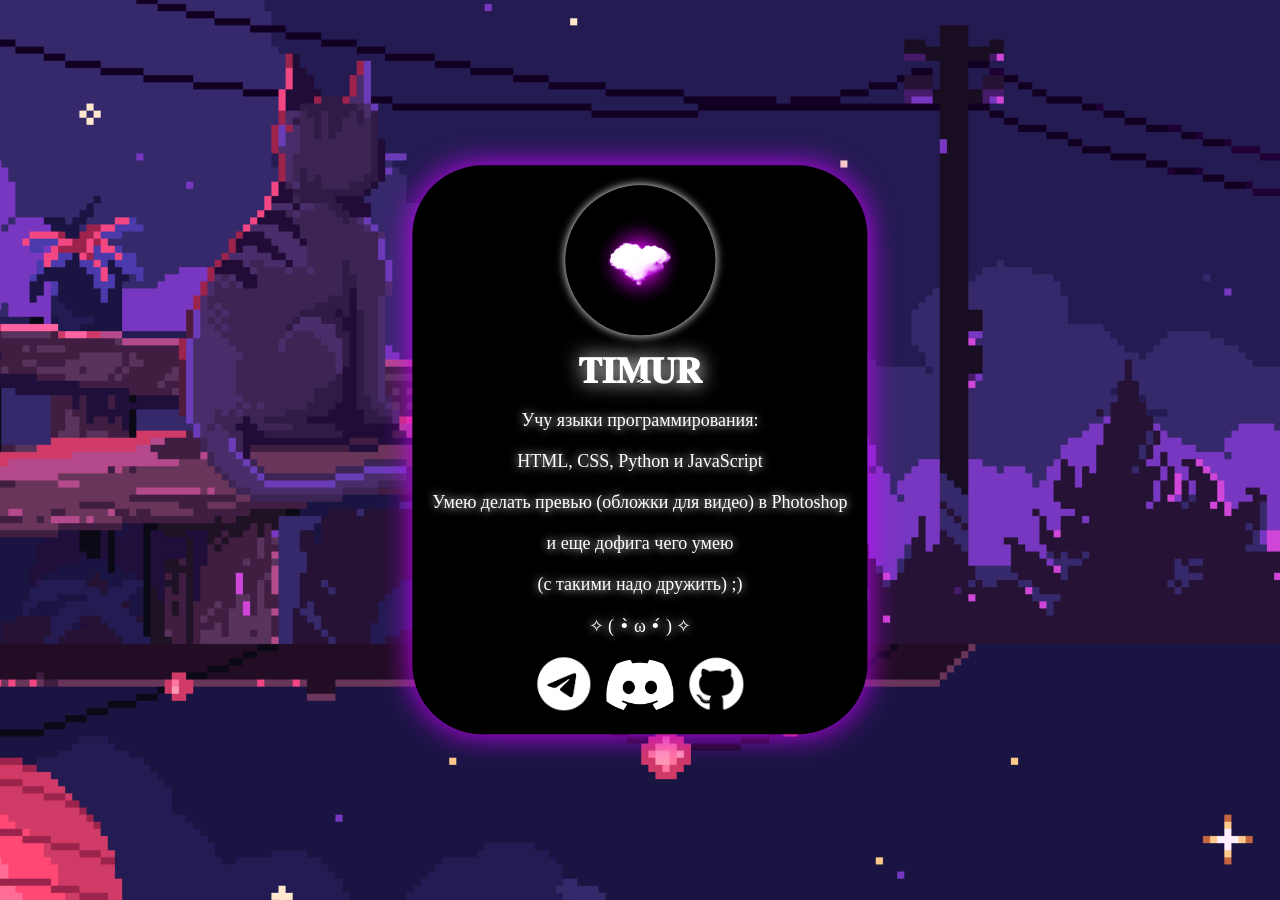
==== index.html @ f4600cd9 "Update index.html" ====
<!DOCTYPE html>
<html lang="en">

<head>
    <meta charset="UTF-8">
    <meta name="viewport" content="width=device-width, initial-scale=1.0">
    <link rel="stylesheet" href="styles.css">
    <link rel="shortcut icon" href="images/ava.ico" type="image/x-icon">
    <title>Обо мне</title>
</head>

<body>
    <div class="window">
        <p class="ava"><img src="images/ava.ico"></p>
        <h1>𝐓𝐈𝐌𝐔𝐑</h1>
        <div class="content">>
            <p>Учу языки программирования:</p>
            <p>HTML, CSS, Python и JavaScript</p>
            <p>Умею делать превью (обложки для видео) в Photoshop</p>
            <p>и еще дофига чего умею</p>
            <p>(с такими надо дружить) ;)</p>
            <p>✧ ( •̀ ω •́ ) ✧</p>
            <a class="tg" href="https://t.me/+AJ-xMnfqV2U2ZDAy"><img src="images/Telegram.png"></a>
            <a class="ds" href="https://discord.gg/AkH3dsWaUX"><img src="images/discord.png"></a>
            <a class="gh" href="https://github.com/TimurMaz0806"><img src="images/GitHub.png"></a>
</body>

</html>
---- styles.css ----
html {
  font-family: 'Lucida Console';
  margin: 0;
  padding: 0;
  background-image: url('images/back.gif');
  background-size: cover;
  background-position: center;
}

.ava img {
  width: 150px;
  height: 150px;
  margin-top: -20px;
  border-radius: 50%;
  box-shadow: 0px 0px 10px rgb(255, 255, 255);
}

.window {
  position: absolute;
  top: 50%;
  left: 50%;
  transform: translate(-50%, -50%);
  background-color: #000; 
  padding: 20px;
  border-radius: 70px;
  text-align: center;
  box-shadow: 0 0 30px #cc00ff;
}

h1 {
  color: #fff; 
  text-shadow: 0 0 20px #fff;
  font-size: 36px;
  margin-top: -10px;
  margin-bottom: -20px;
}

p {
  color: #fff; 
  text-shadow: 0 0 10px #fbfbfb;
  font-size: 18px;
  margin-top: 20px;
  margin-bottom: 20px;
}

a {
  color: #fff;
}

.ds img {
  width: 50pt;
  height: auto;
  transition: background 0.3s ease, transform 0.3s ease;
}

.gh img {
  width: auto;
  height: 40pt;
  margin-left: 3%;
  transition: background 0.3s ease, transform 0.3s ease;
}

.tg img {
  width: auto;
  height: 40pt;
  margin-right: 3%;
  transition: background 0.3s ease, transform 0.3s ease;
}

.tg img:hover {
  transform: scale(1.07);
}

.gh img:hover {
  transform: scale(1.07);
}

.ds img:hover {
  transform: scale(1.07);
}
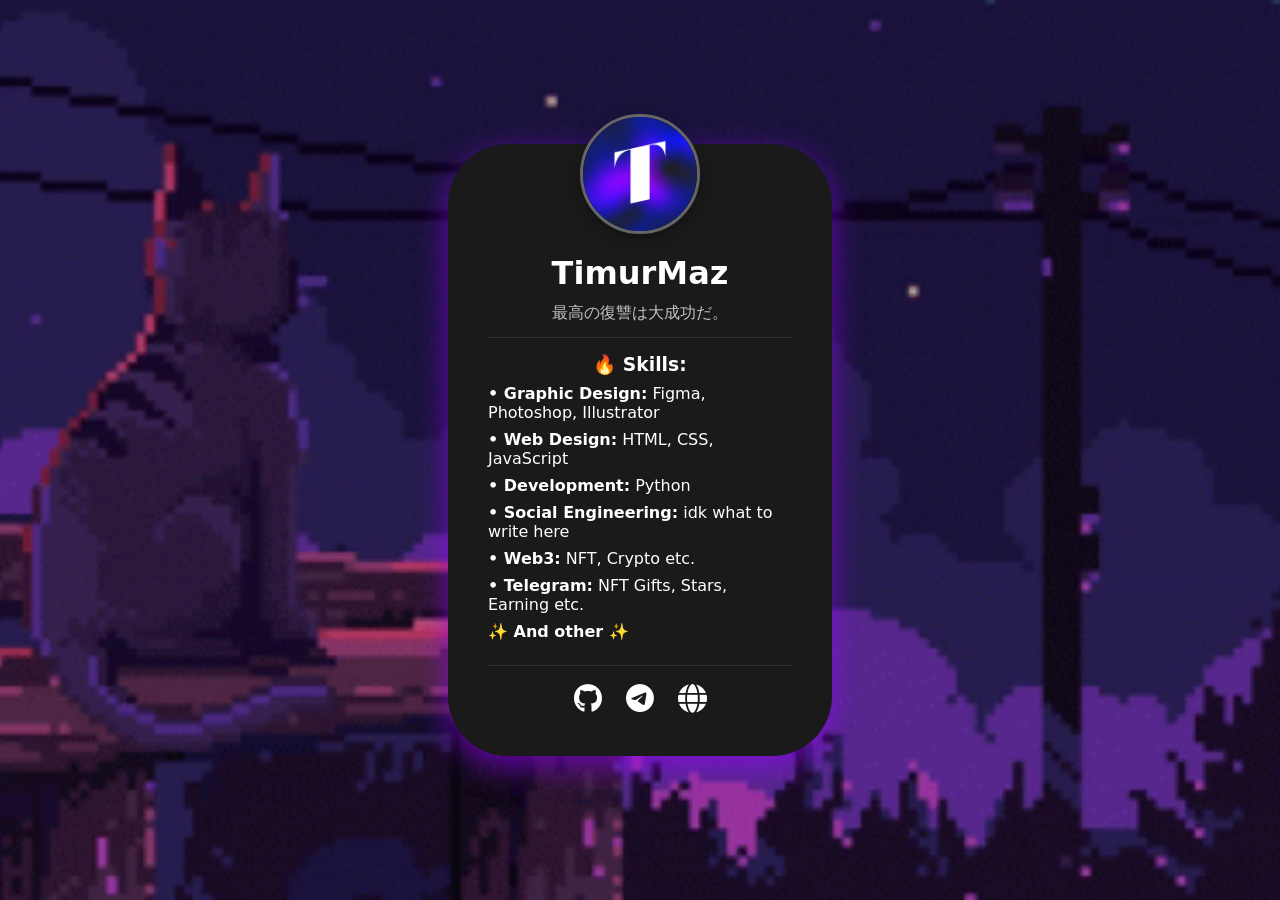
==== commit 0a5adff5: "Add files via upload" ====
--- a/index.html
+++ b/index.html
@@ -1,28 +1,133 @@
 <!DOCTYPE html>
-<html lang="en">
-
+<html lang="ru">
 <head>
     <meta charset="UTF-8">
     <meta name="viewport" content="width=device-width, initial-scale=1.0">
-    <link rel="stylesheet" href="styles.css">
-    <link rel="shortcut icon" href="images/ava.ico" type="image/x-icon">
-    <title>Обо мне</title>
+    <title>My</title>
+    <link rel="stylesheet" href="https://cdnjs.cloudflare.com/ajax/libs/font-awesome/6.0.0/css/all.min.css">
+    <style>
+        * {
+            margin: 0;
+            padding: 0;
+            box-sizing: border-box;
+            font-family: system-ui, -apple-system, BlinkMacSystemFont, 'Segoe UI', Roboto, Oxygen, Ubuntu, Cantarell, 'Open Sans', 'Helvetica Neue', sans-serif;
+        }
+
+        body {
+            min-height: 100vh;
+            background: url('back.gif') center/cover no-repeat fixed;
+            position: relative;
+            display: flex;
+            justify-content: center;
+            align-items: center;
+        }
+
+        body::after {
+            content: '';
+            position: absolute;
+            top: 0;
+            left: 0;
+            width: 100%;
+            height: 100%;
+            background: rgba(0, 0, 0, 0.262);
+        }
+
+        .card {
+            background: #1a1a1a;
+            color: white;
+            padding: 2.5rem;
+            border-radius: 60px;
+            width: 30%;
+            height: 10%;
+            position: relative;
+            z-index: 1;
+            box-shadow: 0 10px 30px rgba(149, 0, 255, 0.619);
+            text-align: center;
+        }
+
+        .avatar-container {
+            margin: -70px auto 1rem;
+        }
+
+        .avatar {
+            width: 120px;
+            height: 120px;
+            border-radius: 50%;
+            border: 3px solid #666;
+            object-fit: cover;
+            box-shadow: 0 5px 15px rgba(0,0,0,0.3);
+        }
+
+        h1,h2,h3 {
+            margin-bottom: 0.5rem;
+            color: #fff;
+        }
+
+        .bio p {
+            color: #c3c3c3;
+            line-height: 1.6;
+            margin: 0.3rem 0 0.3rem;
+        }
+
+        .details {
+            text-align: center;
+            margin: 0.7rem 0;
+            padding: 1rem 0;
+            border-top: 1px solid #333;
+            border-bottom: 1px solid #333;
+        }
+
+        .details p {
+            text-align: left;
+            margin: 0.5rem 0;
+        }
+
+        .social-links {
+            display: flex;
+            justify-content: center;
+            gap: 1.5rem;
+            margin-top: 1rem;
+        }
+
+        .social-links a {
+            color: #fff;
+            font-size: 1.8rem;
+            transition: transform 0.3s ease;
+        }
+
+        .social-links a:hover {
+            transform: translateY(-5px);
+        }
+
+    </style>
 </head>
+<body>
+    <div class="card">
+        <div class="avatar-container">
+            <img src="avatar.png" alt="avatar" class="avatar">
+        </div>
 
-<body>
-    <div class="window">
-        <p class="ava"><img src="images/ava.ico"></p>
-        <h1>𝐓𝐈𝐌𝐔𝐑</h1>
-        <div class="content">>
-            <p>Учу языки программирования:</p>
-            <p>HTML, CSS, Python и JavaScript</p>
-            <p>Умею делать превью (обложки для видео) в Photoshop</p>
-            <p>и еще дофига чего умею</p>
-            <p>(с такими надо дружить) ;)</p>
-            <p>✧ ( •̀ ω •́ ) ✧</p>
-            <a class="tg" href="https://t.me/+AJ-xMnfqV2U2ZDAy"><img src="images/Telegram.png"></a>
-            <a class="ds" href="https://discord.gg/AkH3dsWaUX"><img src="images/discord.png"></a>
-            <a class="gh" href="https://github.com/TimurMaz0806"><img src="images/GitHub.png"></a>
+        <div class="bio">
+            <h1>TimurMaz</h2>
+            <p>最高の復讐は大成功だ。</p>
+        </div>
+
+        <div class="details">
+            <h3>🔥 Skills:</h3>
+            <p><strong>• Graphic Design:</strong> Figma, Photoshop, Illustrator</p>
+            <p><strong>• Web Design:</strong> HTML, CSS, JavaScript</p>
+            <p><strong>• Development:</strong> Python</p>
+            <p><strong>• Social Engineering:</strong> idk what to write here</p>
+            <p><strong>• Web3:</strong> NFT, Crypto etc.</p>
+            <p><strong>• Telegram:</strong> NFT Gifts, Stars, Earning etc.</p>
+            <p><strong>✨ And other ✨</strong></p>
+        </div>
+
+        <div class="social-links">
+            <a href="https://github.com/TimurMaz0806" target="_blank"><i class="fab fa-github"></i></a>
+            <a href="https://t/me/timurmaz" target="_blank"><i class="fab fa-telegram"></i></a>
+            <a href="https://timurmaz.ru" target="_blank"><i class="fas fa-globe"></i></a>
+        </div>
+    </div>
 </body>
-
-</html>
+</html>
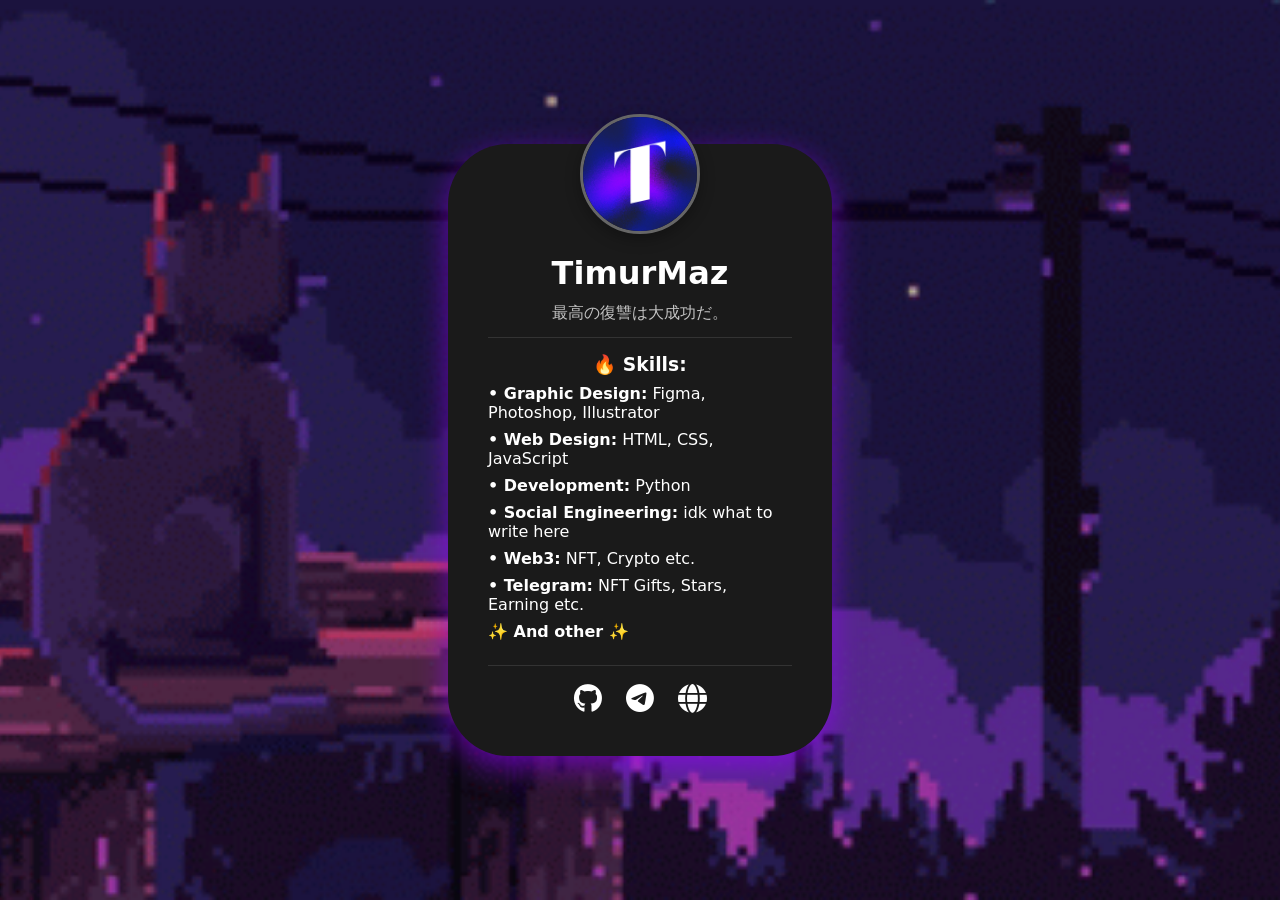
==== commit 39c13937: "Update index.html" ====
--- a/index.html
+++ b/index.html
@@ -3,7 +3,7 @@
 <head>
     <meta charset="UTF-8">
     <meta name="viewport" content="width=device-width, initial-scale=1.0">
-    <title>My</title>
+    <title>About me</title>
     <link rel="stylesheet" href="https://cdnjs.cloudflare.com/ajax/libs/font-awesome/6.0.0/css/all.min.css">
     <style>
         * {
@@ -125,9 +125,9 @@
 
         <div class="social-links">
             <a href="https://github.com/TimurMaz0806" target="_blank"><i class="fab fa-github"></i></a>
-            <a href="https://t/me/timurmaz" target="_blank"><i class="fab fa-telegram"></i></a>
+            <a href="https://t.me/timurmaz" target="_blank"><i class="fab fa-telegram"></i></a>
             <a href="https://timurmaz.ru" target="_blank"><i class="fas fa-globe"></i></a>
         </div>
     </div>
 </body>
-</html>+</html>
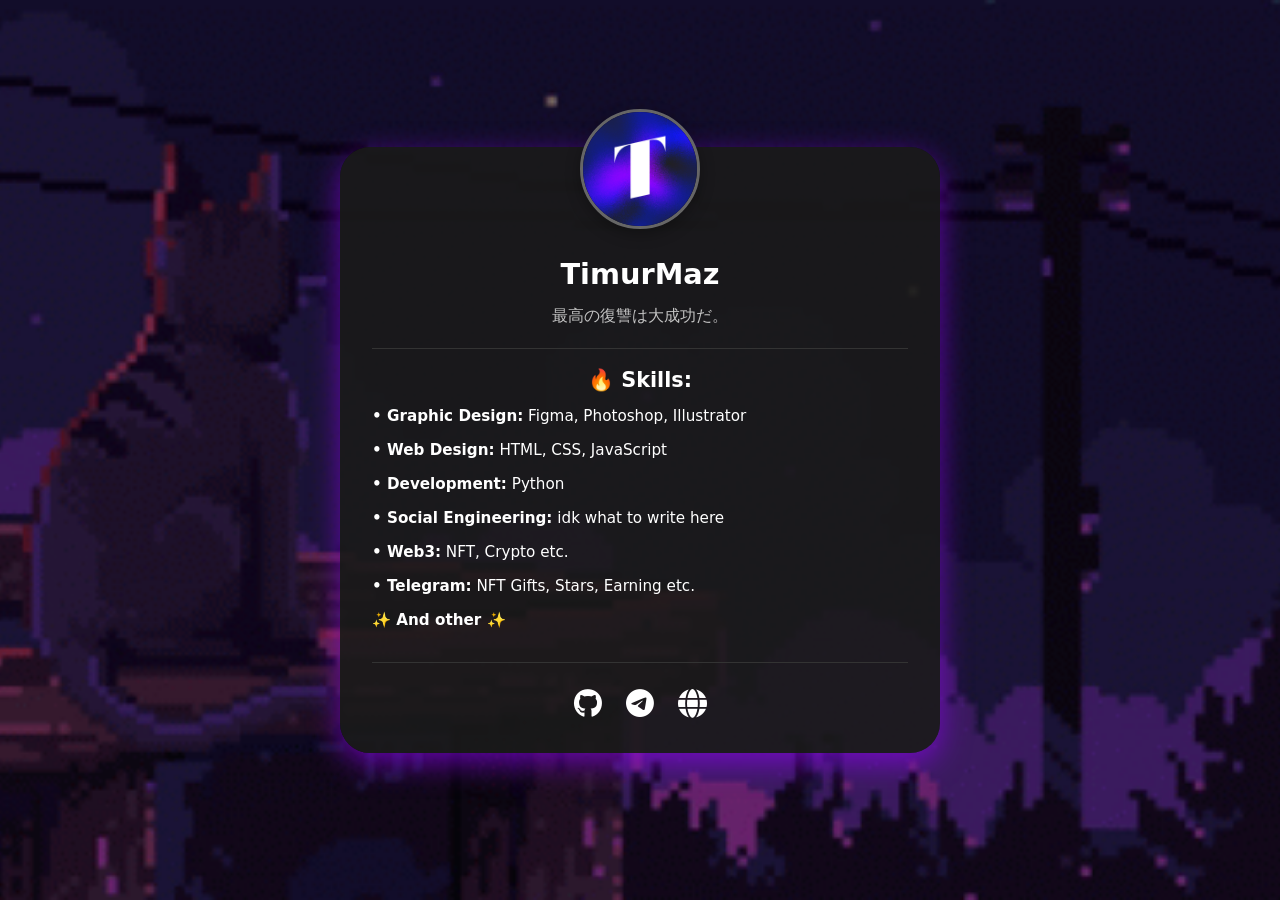
==== commit 94e5867f: "Update index.html" ====
--- a/index.html
+++ b/index.html
@@ -20,6 +20,7 @@
             display: flex;
             justify-content: center;
             align-items: center;
+            padding: 20px;
         }
 
         body::after {
@@ -29,24 +30,26 @@
             left: 0;
             width: 100%;
             height: 100%;
-            background: rgba(0, 0, 0, 0.262);
+            background: rgba(0, 0, 0, 0.5);
+            z-index: 0;
         }
 
         .card {
-            background: #1a1a1a;
+            background: rgba(26, 26, 26, 0.9);
             color: white;
-            padding: 2.5rem;
-            border-radius: 60px;
-            width: 30%;
-            height: 10%;
+            padding: 2rem;
+            border-radius: 30px;
+            width: 100%;
+            max-width: 600px;
             position: relative;
             z-index: 1;
             box-shadow: 0 10px 30px rgba(149, 0, 255, 0.619);
             text-align: center;
+            margin: 60px 0;
         }
 
         .avatar-container {
-            margin: -70px auto 1rem;
+            margin: -70px auto 1.5rem;
         }
 
         .avatar {
@@ -58,47 +61,155 @@
             box-shadow: 0 5px 15px rgba(0,0,0,0.3);
         }
 
-        h1,h2,h3 {
-            margin-bottom: 0.5rem;
+        h1, h2, h3 {
+            margin-bottom: 0.8rem;
             color: #fff;
+        }
+
+        h1 {
+            font-size: 1.8rem;
+        }
+
+        h3 {
+            font-size: 1.3rem;
         }
 
         .bio p {
             color: #c3c3c3;
             line-height: 1.6;
-            margin: 0.3rem 0 0.3rem;
+            margin: 0.5rem 0 1rem;
+            font-size: 1rem;
         }
 
         .details {
             text-align: center;
-            margin: 0.7rem 0;
-            padding: 1rem 0;
+            margin: 1.2rem 0;
+            padding: 1.2rem 0;
             border-top: 1px solid #333;
             border-bottom: 1px solid #333;
         }
 
         .details p {
             text-align: left;
-            margin: 0.5rem 0;
+            margin: 0.7rem 0;
+            font-size: 0.95rem;
+            line-height: 1.5;
         }
 
         .social-links {
             display: flex;
             justify-content: center;
             gap: 1.5rem;
-            margin-top: 1rem;
+            margin-top: 1.5rem;
         }
 
         .social-links a {
             color: #fff;
             font-size: 1.8rem;
-            transition: transform 0.3s ease;
+            transition: all 0.3s ease;
+            display: inline-block;
         }
 
         .social-links a:hover {
             transform: translateY(-5px);
-        }
-
+            color: #b96eff;
+        }
+
+        /* Адаптация для разных устройств */
+        @media (max-width: 768px) {
+            .card {
+                padding: 1.5rem;
+                border-radius: 25px;
+            }
+            
+            .avatar {
+                width: 100px;
+                height: 100px;
+            }
+            
+            h1 {
+                font-size: 1.5rem;
+            }
+            
+            h3 {
+                font-size: 1.2rem;
+            }
+            
+            .details p {
+                font-size: 0.9rem;
+            }
+            
+            .social-links a {
+                font-size: 1.6rem;
+            }
+        }
+
+        @media (max-width: 480px) {
+            .card {
+                padding: 1.2rem;
+                border-radius: 20px;
+                margin: 50px 0;
+            }
+            
+            .avatar-container {
+                margin: -60px auto 1rem;
+            }
+            
+            .avatar {
+                width: 90px;
+                height: 90px;
+            }
+            
+            h1 {
+                font-size: 1.3rem;
+            }
+            
+            h3 {
+                font-size: 1.1rem;
+            }
+            
+            .bio p {
+                font-size: 0.9rem;
+            }
+            
+            .details {
+                padding: 1rem 0;
+                margin: 1rem 0;
+            }
+            
+            .details p {
+                font-size: 0.85rem;
+                margin: 0.5rem 0;
+            }
+            
+            .social-links {
+                gap: 1.2rem;
+                margin-top: 1.2rem;
+            }
+            
+            .social-links a {
+                font-size: 1.5rem;
+            }
+        }
+
+        @media (max-width: 360px) {
+            .card {
+                padding: 1rem;
+            }
+            
+            .avatar {
+                width: 80px;
+                height: 80px;
+            }
+            
+            .details p {
+                font-size: 0.8rem;
+            }
+            
+            .social-links {
+                gap: 1rem;
+            }
+        }
     </style>
 </head>
 <body>
@@ -108,7 +219,7 @@
         </div>
 
         <div class="bio">
-            <h1>TimurMaz</h2>
+            <h1>TimurMaz</h1>
             <p>最高の復讐は大成功だ。</p>
         </div>
 
@@ -124,9 +235,9 @@
         </div>
 
         <div class="social-links">
-            <a href="https://github.com/TimurMaz0806" target="_blank"><i class="fab fa-github"></i></a>
-            <a href="https://t.me/timurmaz" target="_blank"><i class="fab fa-telegram"></i></a>
-            <a href="https://timurmaz.ru" target="_blank"><i class="fas fa-globe"></i></a>
+            <a href="https://github.com/TimurMaz0806" target="_blank" aria-label="GitHub"><i class="fab fa-github"></i></a>
+            <a href="https://t.me/timurmaz" target="_blank" aria-label="Telegram"><i class="fab fa-telegram"></i></a>
+            <a href="https://timurmaz.ru" target="_blank" aria-label="Website"><i class="fas fa-globe"></i></a>
         </div>
     </div>
 </body>
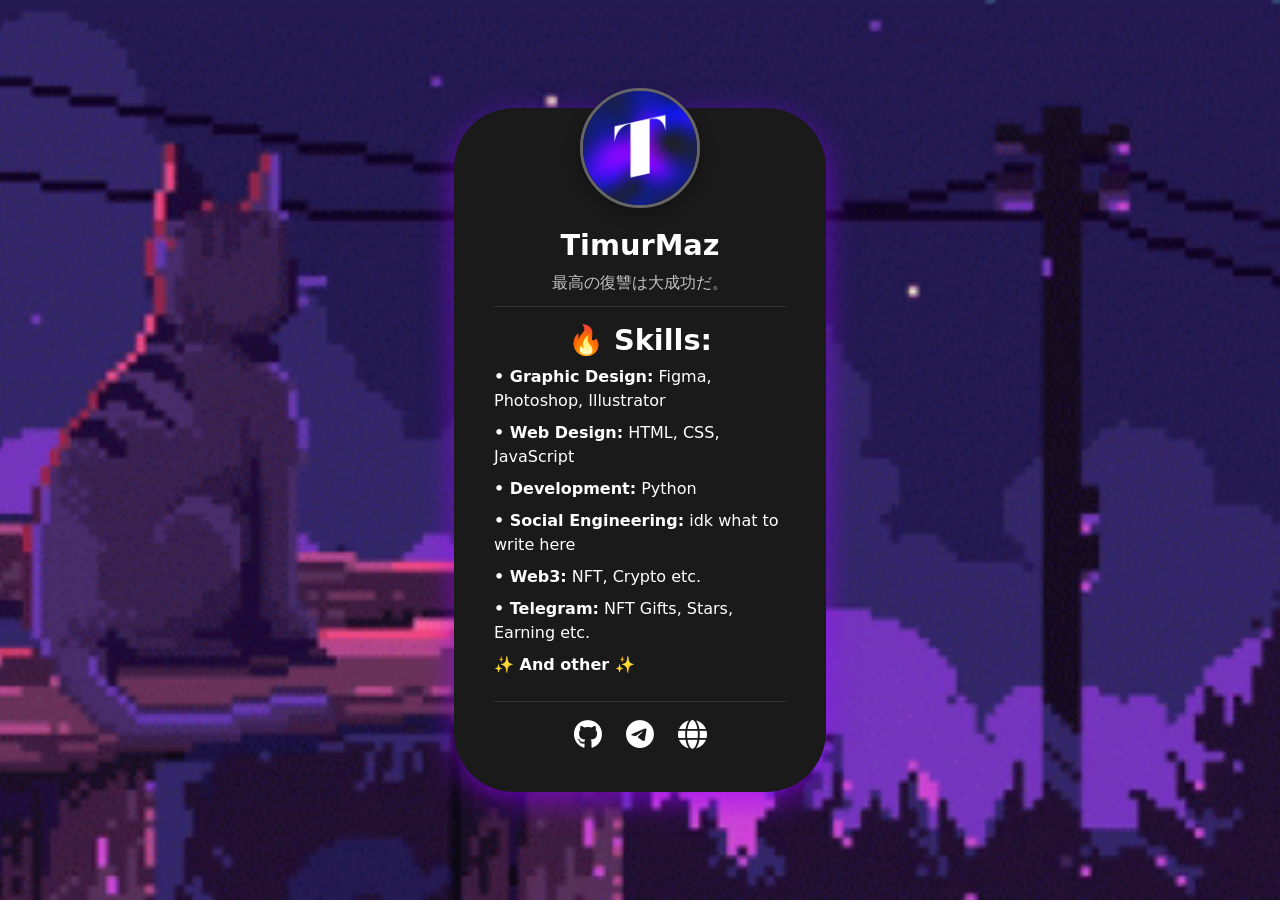
==== commit 0e51d6ba: "Update index.html" ====
--- a/index.html
+++ b/index.html
@@ -1,5 +1,6 @@
 <!DOCTYPE html>
 <html lang="ru">
+
 <head>
     <meta charset="UTF-8">
     <meta name="viewport" content="width=device-width, initial-scale=1.0">
@@ -30,69 +31,60 @@
             left: 0;
             width: 100%;
             height: 100%;
-            background: rgba(0, 0, 0, 0.5);
-            z-index: 0;
         }
 
         .card {
-            background: rgba(26, 26, 26, 0.9);
+            background: #1a1a1a;
             color: white;
             padding: 2rem;
             border-radius: 30px;
             width: 100%;
-            max-width: 600px;
+            max-width: 500px;
             position: relative;
             z-index: 1;
             box-shadow: 0 10px 30px rgba(149, 0, 255, 0.619);
             text-align: center;
-            margin: 60px 0;
+            margin: 40px 0;
         }
 
         .avatar-container {
-            margin: -70px auto 1.5rem;
+            margin: -60px auto 1rem;
         }
 
         .avatar {
-            width: 120px;
-            height: 120px;
+            width: 100px;
+            height: 100px;
             border-radius: 50%;
             border: 3px solid #666;
             object-fit: cover;
-            box-shadow: 0 5px 15px rgba(0,0,0,0.3);
+            box-shadow: 0 5px 15px rgba(0, 0, 0, 0.3);
         }
 
         h1, h2, h3 {
-            margin-bottom: 0.8rem;
+            margin-bottom: 0.5rem;
             color: #fff;
-        }
-
-        h1 {
-            font-size: 1.8rem;
-        }
-
-        h3 {
-            font-size: 1.3rem;
+            font-size: 1.5rem;
         }
 
         .bio p {
             color: #c3c3c3;
             line-height: 1.6;
-            margin: 0.5rem 0 1rem;
-            font-size: 1rem;
+            margin: 0.3rem 0 0.3rem;
+            font-size: 0.9rem;
         }
 
         .details {
             text-align: center;
-            margin: 1.2rem 0;
-            padding: 1.2rem 0;
+            margin: 0.7rem 0;
+            padding: 1rem 0;
             border-top: 1px solid #333;
             border-bottom: 1px solid #333;
         }
 
         .details p {
             text-align: left;
-            margin: 0.7rem 0;
-            font-size: 0.95rem;
+            margin: 0.5rem 0;
+            font-size: 0.85rem;
             line-height: 1.5;
         }
 
@@ -100,118 +92,58 @@
             display: flex;
             justify-content: center;
             gap: 1.5rem;
-            margin-top: 1.5rem;
+            margin-top: 1rem;
         }
 
         .social-links a {
             color: #fff;
-            font-size: 1.8rem;
-            transition: all 0.3s ease;
-            display: inline-block;
+            font-size: 1.5rem;
+            transition: transform 0.3s ease;
         }
 
         .social-links a:hover {
             transform: translateY(-5px);
-            color: #b96eff;
         }
 
-        /* Адаптация для разных устройств */
-        @media (max-width: 768px) {
+        /* Медиа-запросы для адаптации */
+        @media (min-width: 768px) {
             .card {
-                padding: 1.5rem;
-                border-radius: 25px;
+                padding: 2.5rem;
+                border-radius: 60px;
+                width: 80%;
+                max-width: 600px;
             }
             
             .avatar {
-                width: 100px;
-                height: 100px;
+                width: 120px;
+                height: 120px;
             }
             
-            h1 {
-                font-size: 1.5rem;
+            h1, h2, h3 {
+                font-size: 1.8rem;
             }
             
-            h3 {
-                font-size: 1.2rem;
+            .bio p {
+                font-size: 1rem;
             }
             
             .details p {
-                font-size: 0.9rem;
+                font-size: 1rem;
             }
             
             .social-links a {
-                font-size: 1.6rem;
+                font-size: 1.8rem;
             }
         }
 
-        @media (max-width: 480px) {
+        @media (min-width: 1024px) {
             .card {
-                padding: 1.2rem;
-                border-radius: 20px;
-                margin: 50px 0;
-            }
-            
-            .avatar-container {
-                margin: -60px auto 1rem;
-            }
-            
-            .avatar {
-                width: 90px;
-                height: 90px;
-            }
-            
-            h1 {
-                font-size: 1.3rem;
-            }
-            
-            h3 {
-                font-size: 1.1rem;
-            }
-            
-            .bio p {
-                font-size: 0.9rem;
-            }
-            
-            .details {
-                padding: 1rem 0;
-                margin: 1rem 0;
-            }
-            
-            .details p {
-                font-size: 0.85rem;
-                margin: 0.5rem 0;
-            }
-            
-            .social-links {
-                gap: 1.2rem;
-                margin-top: 1.2rem;
-            }
-            
-            .social-links a {
-                font-size: 1.5rem;
-            }
-        }
-
-        @media (max-width: 360px) {
-            .card {
-                padding: 1rem;
-            }
-            
-            .avatar {
-                width: 80px;
-                height: 80px;
-            }
-            
-            .details p {
-                font-size: 0.8rem;
-            }
-            
-            .social-links {
-                gap: 1rem;
+                width: 30%;
             }
         }
     </style>
 </head>
+
 <body>
     <div class="card">
         <div class="avatar-container">
@@ -220,7 +152,7 @@
 
         <div class="bio">
             <h1>TimurMaz</h1>
-            <p>最高の復讐は大成功だ。</p>
+                <p>最高の復讐は大成功だ。</p>
         </div>
 
         <div class="details">
@@ -235,10 +167,11 @@
         </div>
 
         <div class="social-links">
-            <a href="https://github.com/TimurMaz0806" target="_blank" aria-label="GitHub"><i class="fab fa-github"></i></a>
-            <a href="https://t.me/timurmaz" target="_blank" aria-label="Telegram"><i class="fab fa-telegram"></i></a>
-            <a href="https://timurmaz.ru" target="_blank" aria-label="Website"><i class="fas fa-globe"></i></a>
+            <a href="https://github.com/TimurMaz0806" target="_blank"><i class="fab fa-github"></i></a>
+            <a href="https://t.me/timurmaz" target="_blank"><i class="fab fa-telegram"></i></a>
+            <a href="https://timurmaz.ru" target="_blank"><i class="fas fa-globe"></i></a>
         </div>
     </div>
 </body>
+
 </html>
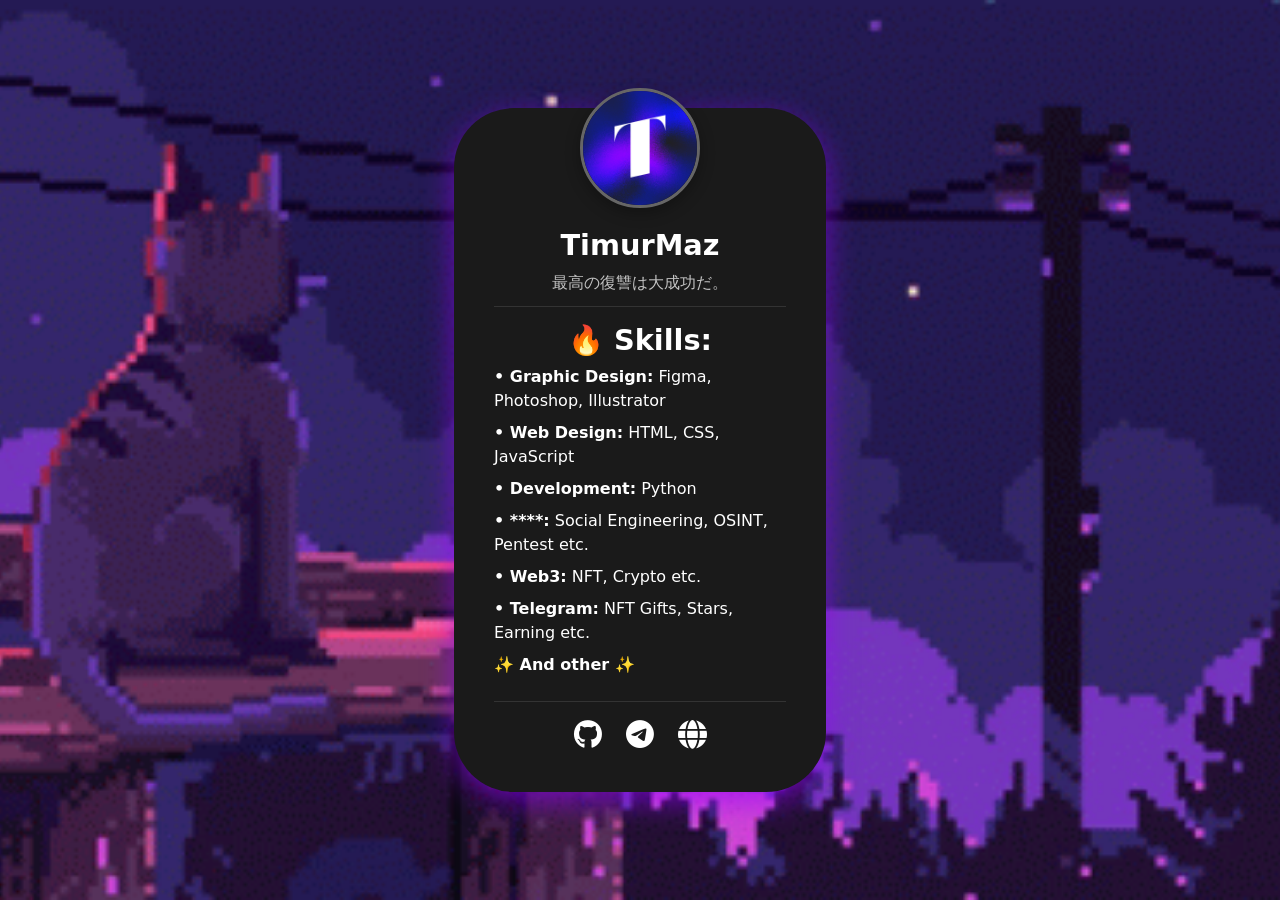
==== commit 7be9c0cb: "Update index.html" ====
--- a/index.html
+++ b/index.html
@@ -160,7 +160,7 @@
             <p><strong>• Graphic Design:</strong> Figma, Photoshop, Illustrator</p>
             <p><strong>• Web Design:</strong> HTML, CSS, JavaScript</p>
             <p><strong>• Development:</strong> Python</p>
-            <p><strong>• Social Engineering:</strong> idk what to write here</p>
+            <p><strong>• ****:</strong> Social Engineering, OSINT, Pentest etc.</p>
             <p><strong>• Web3:</strong> NFT, Crypto etc.</p>
             <p><strong>• Telegram:</strong> NFT Gifts, Stars, Earning etc.</p>
             <p><strong>✨ And other ✨</strong></p>
@@ -169,7 +169,7 @@
         <div class="social-links">
             <a href="https://github.com/TimurMaz0806" target="_blank"><i class="fab fa-github"></i></a>
             <a href="https://t.me/timurmaz" target="_blank"><i class="fab fa-telegram"></i></a>
-            <a href="https://timurmaz.ru" target="_blank"><i class="fas fa-globe"></i></a>
+            <a href="https://timurmaz.github.io/MySite/" target="_blank"><i class="fas fa-globe"></i></a>
         </div>
     </div>
 </body>
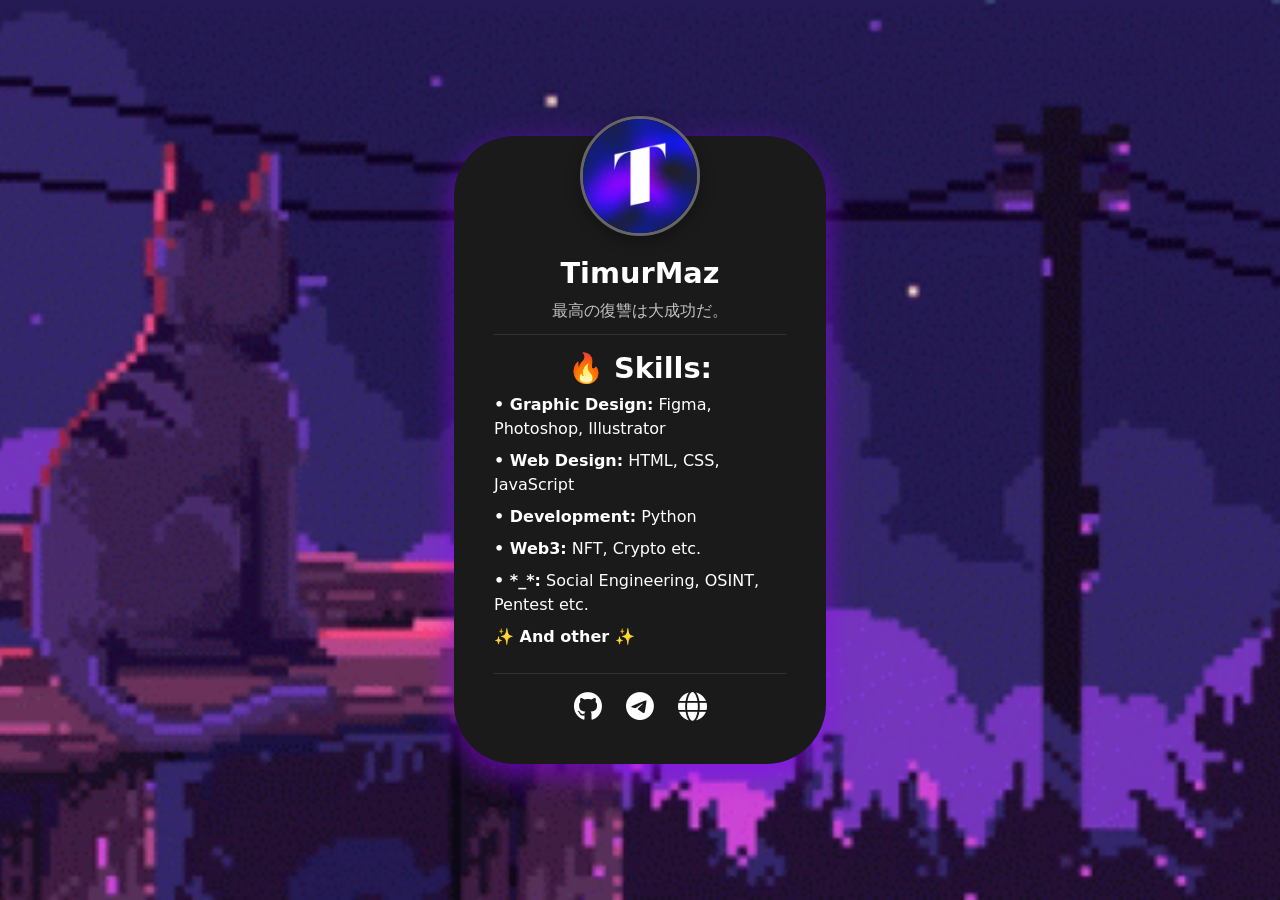
==== commit 15367fa2: "Update index.html" ====
--- a/index.html
+++ b/index.html
@@ -160,9 +160,8 @@
             <p><strong>• Graphic Design:</strong> Figma, Photoshop, Illustrator</p>
             <p><strong>• Web Design:</strong> HTML, CSS, JavaScript</p>
             <p><strong>• Development:</strong> Python</p>
-            <p><strong>• ****:</strong> Social Engineering, OSINT, Pentest etc.</p>
-            <p><strong>• Web3:</strong> NFT, Crypto etc.</p>
-            <p><strong>• Telegram:</strong> NFT Gifts, Stars, Earning etc.</p>
+            <p><strong>• Web3:</strong> NFT, Crypto etc.</p>           
+            <p><strong>• *_*:</strong> Social Engineering, OSINT, Pentest etc.</p>
             <p><strong>✨ And other ✨</strong></p>
         </div>
 
